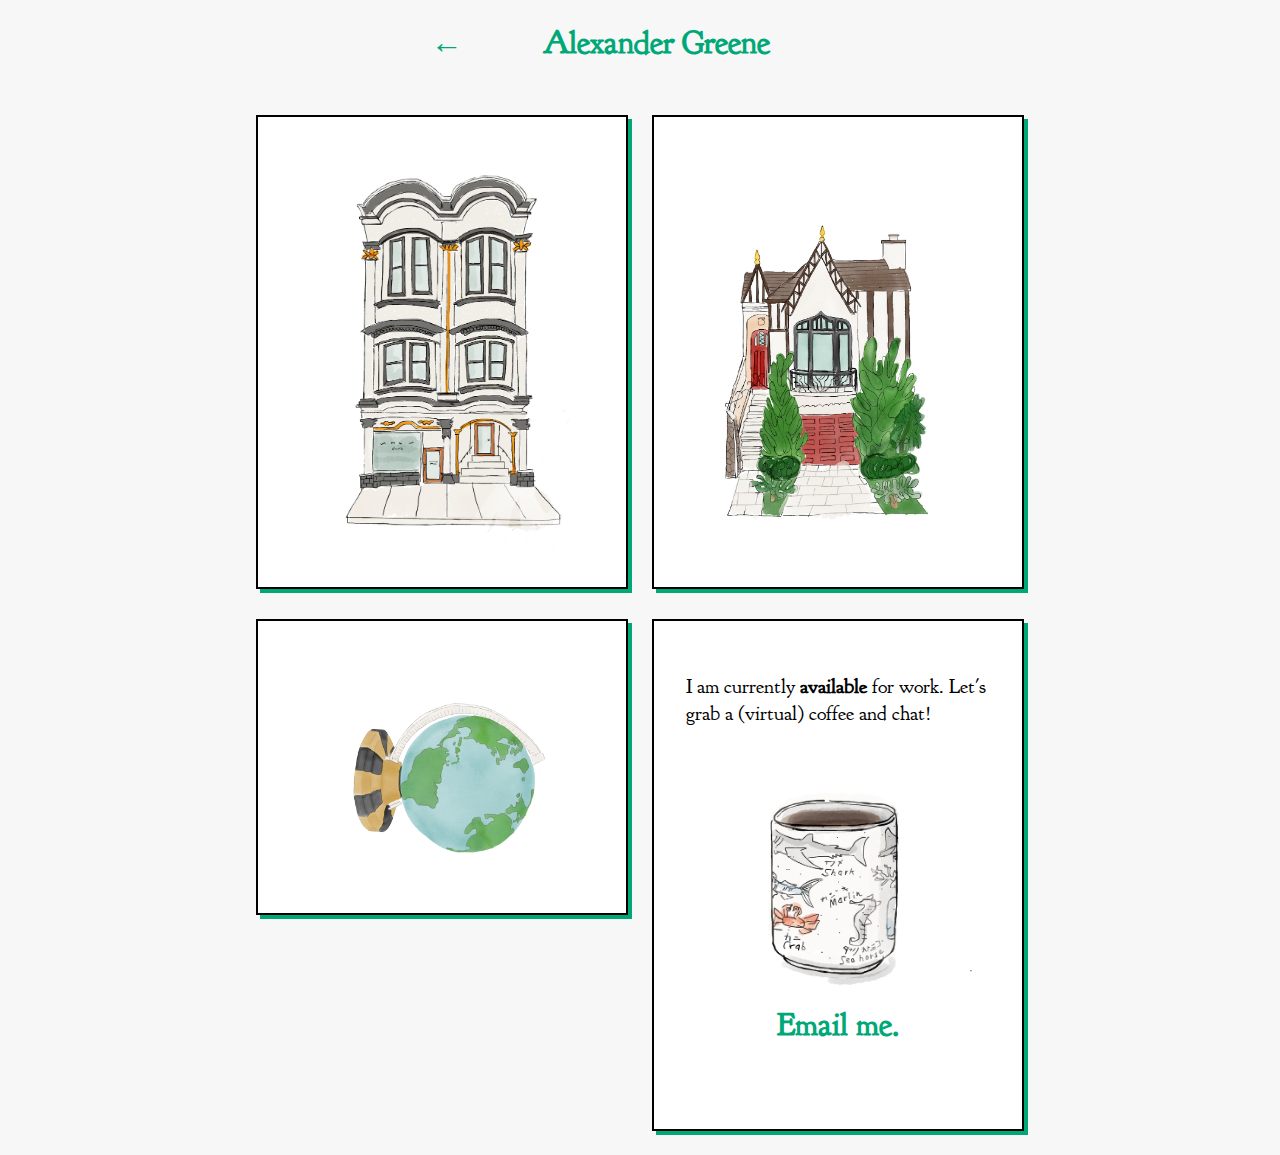
==== illustrations.html @ 4e69e96a "update published" ====
<!doctype html>

<html lang="en">
<head>
	<meta charset="utf-8">

	<title>Illustrations by Alexander Greene</title>
	<meta name="description" content="Illustrations by Alexander Greene">
	<meta name="author" content="Alexander Greene">
	<meta name="keywords" content="hand lettering, illustrations, freelance, lettering, hand drawn">
	<meta name="viewport" content="width=device-width" />

	<link rel="stylesheet" href="style.css">  

	<link rel="icon" sizes="144x144" href="/icon.png">
	<link rel="apple-touch-icon" sizes="180x180" href="/apple-touch-icon.png">
	<link rel="icon" type="image/png" sizes="32x32" href="/favicon-32x32.png">
	<link rel="icon" type="image/png" sizes="16x16" href="/favicon-16x16.png">
	<link rel="manifest" href="/site.webmanifest">
	<link rel="mask-icon" href="/safari-pinned-tab.svg" color="#5bbad5">
	<meta name="msapplication-TileColor" content="#da532c">
	<meta name="theme-color" content="#ffffff">
  
</head>

<body>

	<a href="index.html"><h1 class="alexander">Alexander Greene</h1></a>
	<div class="text-column goudy">

		<p class="drop-cap" style="font-size: 30px;">
		</p>
		
	</div>

	<div class="masonry masonry-big goudy">
		<img src="pics/illustrations/house-1.jpg" style="width:100%" class="item"></img>
		<!-- <img src="pics/illustrations/plant-walls.png" style="width:100%" class="item"></img> -->
		<img src="pics/illustrations/globe.jpg" style="width:100%" class="item"></img>
		<img src="pics/illustrations/house-2.jpg" style="width:100%" class="item"></img>
		<div class="item">
			<p style="text-align: left; font-size: 20px;">I am currently <strong>available</strong> for work. Let's grab a (virtual) coffee and chat!</p> 
			<img class="img-full" alt="My coffee cup." src="pics/coffee.png">
			<a class="toc green center" href="mailto:$$$" 
				onclick="this.href=this.href.replace('$$$','alexgrn7@gmail.com')">
				<h1>Email me.</h1>
			</a>
</div>
	</div>


</body>

</html>
---- style.css ----
@import url('https://fonts.googleapis.com/css?family=Gotu|Open+Sans:400,400i,700,700i&display=swap');
@import url('https://fonts.googleapis.com/css?family=Goudy+Bookletter+1911&display=swap');


html {
     box-sizing: border-box;
}

body {
    margin: auto; 
    background-color: rgb(247, 247, 247);
}

.img-full {
    width: 100%;
    margin: auto;
}
.img-75 {
    width: 75%;
    height: 75%;
    margin: auto;
}
.img-50 {
    width: 50%;
    height: 50%;
    margin: auto;
}

.alexander {
    text-align: center;
    font-family: 'Goudy Bookletter 1911', serif;
    margin-bottom: 50px;
    color: rgb(0, 168, 120);
}

.alexander:before {
    content: "←\2000\2000\2000\2000\2000"
}

.alexander:after {
    content: "󠀠\2000\2000\2000\2000\2000"
}

.orange {
    color: rgb(242, 76, 0);
}
.blue {
    color: rgb(0, 117, 196);
}
.green {
    color: rgb(0, 168, 120);
}
.purple {
    color: rgb(149, 63, 193);
}

.row {
    width: 100%;
    margin: auto;
    display: -ms-flexbox; /* IE10 */
    display: flex;
    -ms-flex-wrap: wrap; /* IE10 */
    flex-wrap: wrap;
}


.center {
    text-align: center;
}

.col {
    width: 100%;
    margin: auto;
    text-align: left;
}

.col-left {
    width: 45%;
    text-align: left;
    margin-left: auto;
    margin-right: 5%;
}

.col-right {
    width: 45%;
    text-align: left;
    margin-right: auto;
    margin-left: 5%;
}

.col-section {
    margin-bottom: 40px;
}

.col-section .header {
    text-align: center;
}

.col-section h2 {

}

.col-section ul {
    list-style-type: none;
    padding: 0;
}

.col-section li {
    font-size: 20px;
    display: flex;
    align-items: baseline;
    margin-bottom: 5px;
}


.col-section li > * {
  padding: 5px;
  margin: 0;
}

.col-section .dots {
  flex: 1;
  overflow: hidden;
}

.col-section .dots:after {
    content: ' .............................................................................................................................................................. ';
}


.toc {
    text-align: center;
    font-family: 'Goudy Bookletter 1911', serif;
}
.toc h2 {
    margin: 0;
}

.toc h1 {
    margin-top: 0;
    margin-bottom: 50px; 
    position: relative;
}

.toc:hover h1:after{
    overflow: hidden;
    display: inline-block;
    vertical-align: bottom;
    -webkit-animation: ellipsis steps(4,end) 2s infinite;      
    animation: ellipsis steps(4,end) 2s infinite;
    content: "...."; /* ascii code for the ellipsis character */
    width: 0px;
}

.toc:hover h1:before{
    overflow: hidden;
    display: inline-block;
    vertical-align: bottom;
    -webkit-animation: ellipsis steps(4,end) 2s infinite;      
    animation: ellipsis steps(4,end) 2s infinite;
    content: "\2008\2008\2008\2008";
    width: 0px;
}


@keyframes ellipsis {
  to {
    width: 32px;    
  }
}

@-webkit-keyframes ellipsis {
  to {
    width: 40px;    
  }
}

.stanley {
    background-color: black;
    font-size: 200px;
    color: rgb(247, 247, 247);
    height: 900;
    width: 75;
    font-family: "Blackberry";
}

hr {
    border: none;
    border-top: 3px double #333;
    color: #333;
    overflow: visible;
    text-align: center;
    height: 5px;
}

hr:after {
    background: rgb(247, 247, 247);
    content: '-';
    padding: 0 4px;
    position: relative;
    top: -13px;
}

a {
    text-decoration: none;
    padding-bottom: 3px;
}

.noclick:hover {
    cursor: progress;
}

.text-column a:hover {
    text-decoration: none;
}

a:hover {
  opacity: .7;
}
a:link {
}
a:visited {
}
a:active {
}

p.drop-cap:first-letter {  
  float: left;
  font-size: 2.5em;
  line-height: 1em;
  padding-top: 4px;
  padding-right: 8px;
  padding-left: 3px;
}


.text-column {
    width:80%;
    max-width: 800px;
    margin-left: auto;
    margin-right: auto;
    text-align: justify;
}

.text-column p {
    font-size: 15px;
    margin-top: 30px;
    margin-bottom: 50px;
}

p {
   font-size: 18px; 
}

.gotu {
    font-family: 'Gotu', sans-serif;
}

.goudy {
    font-family: 'Goudy Bookletter 1911', serif;
}

.tooltip {
  position: relative;
  display: inline-block;
  /*border-bottom: 1px dotted black;*/
}

.tooltip .tooltiptext {
  visibility: hidden;
  width: 200px;
  background-color: #555;
  color: #fff;
  text-align: center;
  border-radius: 6px;
  padding: 5px 0;
  position: absolute;
  z-index: 1;
  bottom: 125%;
  left: 50%;
  margin-left: -60px;
  opacity: 0;
  transition: opacity 0.3s;
}

.tooltip .tooltiptext::after {
  content: "";
  position: absolute;
  top: 100%;
  left: 50%;
  margin-left: -5px;
  border-width: 5px;
  border-style: solid;
  border-color: #555 transparent transparent transparent;
}

.tooltip:hover .tooltiptext {
  visibility: visible;
  opacity: 1;
}

a.spectrum {
    color:rgb(111, 202, 149);
}

a.spectrum:hover {
    text-decoration: none;
    padding-bottom: 0px;
    box-shadow: 0 2px rgb(111, 202, 149);
}

.align-right {
  text-align: right;
}


@media screen and (max-width: 600px) {
    .desk-drawing {
        width: 100%;
    }
    .tooltip .tooltiptext {
        display: none;
    }
    .text-column {
        width:90%;
    }

    .text-column p {
        font-size: 16px;
    }

    .masonry .item {
        border: 0px solid black;
        box-shadow: 0px 0px rgb(0, 168, 120);
    }

    .col-section .dots:after {
        content: '';
    }

    .col-left {
        width: 100%;
        text-align: center;
        margin: auto;
    }

    .col-right {
        width: 100%;
        text-align: center;
        margin: auto;
    }
}

/* GALLERY */

/* Box-sizing reset: //w3bits.com/?p=3225 */

*, *:before, *:after {
  box-sizing: inherit;
}

/* The Masonry Container */
.masonry {
  margin: 1.5em auto;
  max-width: 768px;
  column-gap: 1.5em;
}

/* The Masonry Brick */
.masonry .item {
  background: white;
  padding: 2em;
  margin: 0 0 1.5em;
  border: 2px solid black;
  box-shadow: 4px 4px rgb(0, 168, 120);
}

.masonry .item p {
    padding-bottom: 1em;
}

/* Masonry on large screens */
@media only screen and (min-width: 1024px) {
    .masonry-reg {
        column-count: 3;
    }

    .masonry-big {
        column-count: 2;
    }
}

/* Masonry on medium-sized screens */
@media only screen and (max-width: 1023px) and (min-width: 768px) {
    .masonry-reg {
        column-count: 3;
    }
    .masonry-big {
        column-count: 2;
    }
}

/* Masonry on small screens */
@media only screen and (max-width: 767px) and (min-width: 540px) {
    .masonry-reg {
        column-count: 2;
    }
    .masonry-big {
        column-count: 2;
    }
}

.desk-drawing {
    width: 75%;
    height: 75%;
    margin: auto;
}

.end {
    text-align: center;
    margin-left: auto;
    margin-right: auto;
    margin-bottom: 45px;
}

.coming-soon {
    color: gray;
    font-size: .6em;
}
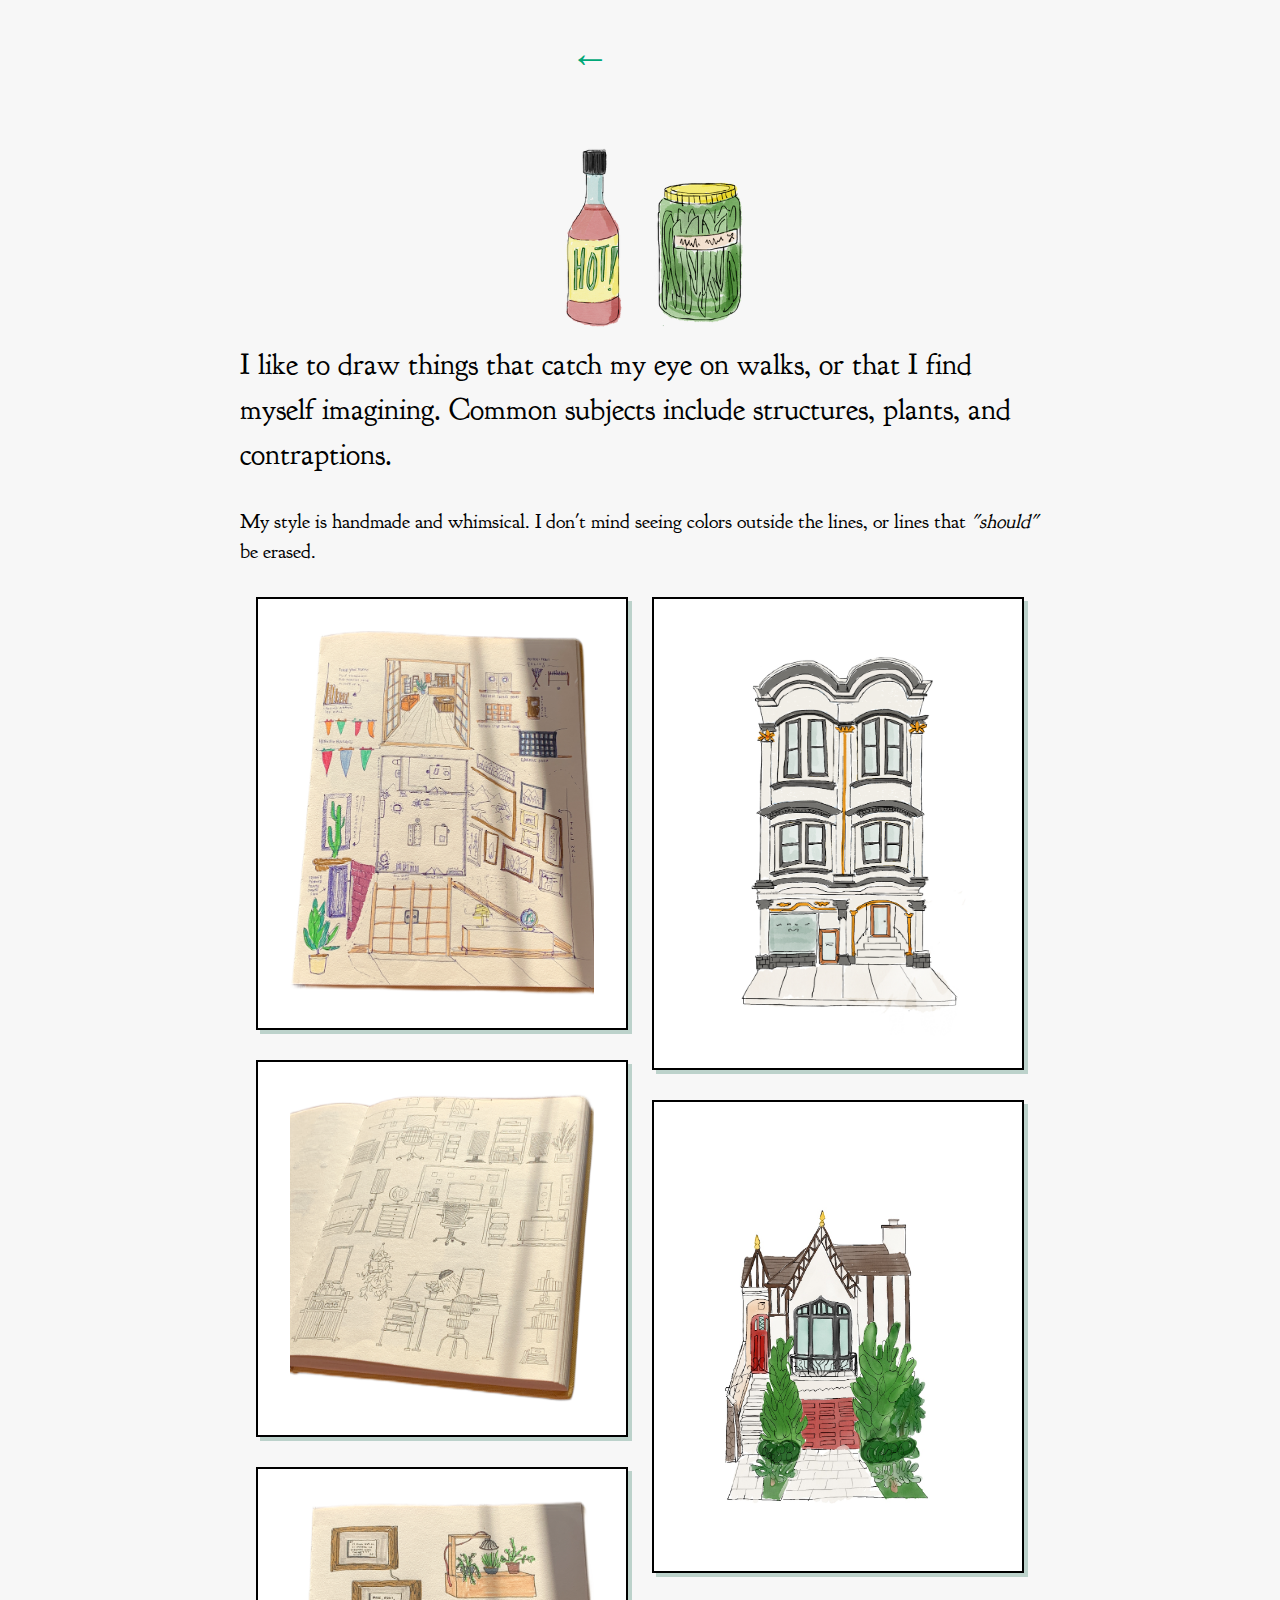
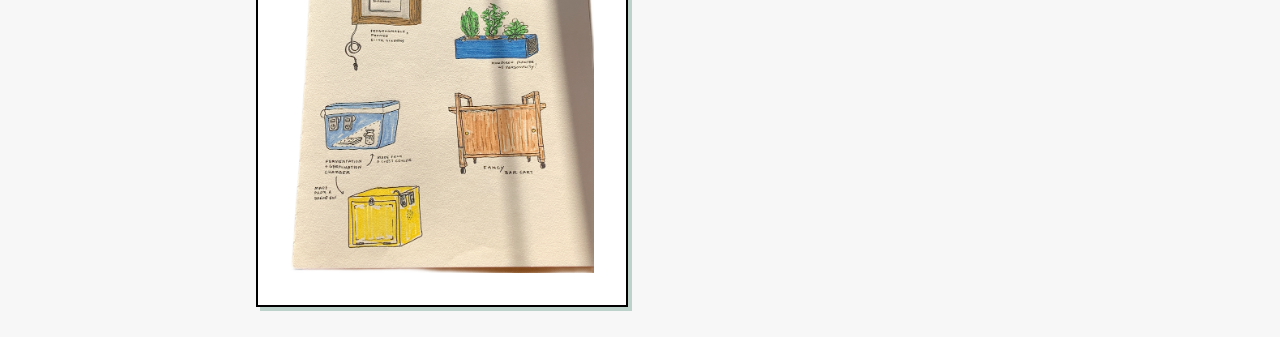
==== commit 80c3f448: "changes" ====
--- a/illustrations.html
+++ b/illustrations.html
@@ -11,7 +11,8 @@
 	<meta name="viewport" content="width=device-width" />
 
 	<link rel="stylesheet" href="style.css">  
-
+	<link rel="stylesheet" href="simplegrid.css">
+	
 	<link rel="icon" sizes="144x144" href="/icon.png">
 	<link rel="apple-touch-icon" sizes="180x180" href="/apple-touch-icon.png">
 	<link rel="icon" type="image/png" sizes="32x32" href="/favicon-32x32.png">
@@ -25,29 +26,22 @@
 
 <body>
 
-	<a href="index.html"><h1 class="alexander">Alexander Greene</h1></a>
+	<a href="index.html"><h1 class="alexander"></h1></a>
+	
 	<div class="text-column goudy">
+		<div class="center"><img class="img-50" alt="Fermented goods" src="pics/hot-sauce.png"></div>
+		<p class="" style="font-size: 30px;">I like to draw things that catch my eye on walks, or that I find myself imagining. Common subjects include structures, plants, and contraptions.</p>
 
-		<p class="drop-cap" style="font-size: 30px;">
-		</p>
-		
+		<p style="font-size: 20px;">My style is handmade and whimsical. I don't mind seeing colors outside the lines, or lines that <i>"should"</i> be erased.</p>
 	</div>
 
 	<div class="masonry masonry-big goudy">
-		<img src="pics/illustrations/house-1.jpg" style="width:100%" class="item"></img>
-		<!-- <img src="pics/illustrations/plant-walls.png" style="width:100%" class="item"></img> -->
-		<img src="pics/illustrations/globe.jpg" style="width:100%" class="item"></img>
-		<img src="pics/illustrations/house-2.jpg" style="width:100%" class="item"></img>
-		<div class="item">
-			<p style="text-align: left; font-size: 20px;">I am currently <strong>available</strong> for work. Let's grab a (virtual) coffee and chat!</p> 
-			<img class="img-full" alt="My coffee cup." src="pics/coffee.png">
-			<a class="toc green center" href="mailto:$$$" 
-				onclick="this.href=this.href.replace('$$$','alexgrn7@gmail.com')">
-				<h1>Email me.</h1>
-			</a>
-</div>
+		<img src="pics/sketches/IMG_9526.PNG" style="width:100%" class="item"></img>
+		<img src="pics/sketches/IMG_9527.PNG" style="width:100%" class="item"></img>
+		<img src="pics/sketches/IMG_9525.PNG" style="width:100%" class="item"></img>
+		<img src="pics/sketches/house-1.jpg" style="width:100%" class="item"></img>
+		<img src="pics/sketches/house-2.jpg" style="width:100%" class="item"></img>
 	</div>
-
 
 </body>
 
--- a/style.css
+++ b/style.css
@@ -1,7 +1,5 @@
-@import url('https://fonts.googleapis.com/css?family=Gotu|Open+Sans:400,400i,700,700i&display=swap');
 @import url('https://fonts.googleapis.com/css?family=Goudy+Bookletter+1911&display=swap');
-
-
+@import url('https://fonts.googleapis.com/css2?family=Lora&display=swap');
 html {
      box-sizing: border-box;
 }
@@ -13,17 +11,26 @@
 
 .img-full {
     width: 100%;
-    margin: auto;
+}
+.img-65 {
+  width: 65%;
+  height: 65%;
 }
 .img-75 {
     width: 75%;
     height: 75%;
-    margin: auto;
 }
 .img-50 {
     width: 50%;
     height: 50%;
-    margin: auto;
+}
+
+.img-portfolio {
+  max-height: 500px;
+  height: 100%;
+  width: auto;
+  margin-right: 35px;
+  box-shadow: 0px 0px 10px color(srgb 0 0 0 / 0.1);
 }
 
 .alexander {
@@ -37,9 +44,9 @@
     content: "←\2000\2000\2000\2000\2000"
 }
 
-.alexander:after {
+/*.alexander:after {
     content: "󠀠\2000\2000\2000\2000\2000"
-}
+}*/
 
 .orange {
     color: rgb(242, 76, 0);
@@ -54,7 +61,7 @@
     color: rgb(149, 63, 193);
 }
 
-.row {
+.my-row {
     width: 100%;
     margin: auto;
     display: -ms-flexbox; /* IE10 */
@@ -125,6 +132,45 @@
 
 .col-section .dots:after {
     content: ' .............................................................................................................................................................. ';
+}
+
+.card {
+  display: flex;
+  //border: 1px solid color(srgb 0 0.757 0.883);
+  border-radius: 10px;
+  padding-top: 10px;
+  padding-bottom: 10px;
+  padding-right: 10px;
+  background: color(srgb 0.827 0.894 0.894 / 0.148);
+  box-shadow: black;
+}
+
+.card-app {
+  width: 20%;
+  height: 20%;
+  transform: rotate(-5deg) translateX(-10px);
+  margin-right: 20px;
+  border-radius: 20px;
+}
+
+.title-app {
+  width: 15%;
+  height: 15%;
+  transform: rotate(-5deg) translateX(-10px);
+  margin-top: 20px;
+  margin-bottom:15px;
+  border-radius: 20px;
+}
+
+.card-symbol {
+  margin-right: 10px;
+  margin-left: 10px;
+  font-size: 2em;
+}
+
+.card-description {
+  margin-top: auto;
+  margin-bottom: auto;
 }
 
 
@@ -206,6 +252,10 @@
     padding-bottom: 3px;
 }
 
+.card-description {
+  color: black;
+}
+
 .noclick:hover {
     cursor: progress;
 }
@@ -239,21 +289,47 @@
     max-width: 800px;
     margin-left: auto;
     margin-right: auto;
-    text-align: justify;
+    /*text-align: justify;*/
 }
 
 .text-column p {
-    font-size: 15px;
-    margin-top: 30px;
-    margin-bottom: 50px;
+    font-size: 1.5em;
+    margin-top: 5px;
+    margin-bottom: 30px;
+    line-height: 150%;
+}
+
+.text-column p .goudy {
+    line-height: 100%;
 }
 
 p {
-   font-size: 18px; 
+   font-size: 1.8em; 
+   margin: 0px;
+}
+
+p.small-p {
+  font-size: 1.3em;
+  margin-top: 5px;
+  margin-bottom: 15px;
+  line-height: 150%;
+}
+
+.text-column h3 {
+  margin: 0px;
+  margin-top: 30px;
+  font-size: 2.25em;
+  font-family: 'Goudy Bookletter 1911', serif;
+}
+
+.text-column h2 {
+  margin-top: 50px;
+  font-size: 1.8em;
+  font-family: 'Goudy Bookletter 1911', serif;
 }
 
 .gotu {
-    font-family: 'Gotu', sans-serif;
+    font-family: 'Lora', serif;
 }
 
 .goudy {
@@ -326,7 +402,7 @@
     }
 
     .text-column p {
-        font-size: 16px;
+        font-size: 1.2em;
     }
 
     .masonry .item {
@@ -372,7 +448,7 @@
   padding: 2em;
   margin: 0 0 1.5em;
   border: 2px solid black;
-  box-shadow: 4px 4px rgb(0, 168, 120);
+  box-shadow: 4px 4px rgb(188, 210, 203);
 }
 
 .masonry .item p {
@@ -428,3 +504,31 @@
     font-size: .6em;
 }
 
+
+/*  */
+
+.bullet-grid {
+  display: flex;
+  flex-wrap: wrap;
+}
+
+.bullet-grid li {
+  list-style: square;
+  margin-right: 30px;
+  margin-bottom: 10px;
+  width: 20%;
+  font-size: 0.9em;
+}
+
+.gallery {
+  display: flex;
+  flex-wrap: nowrap;
+  justify-content: left;
+  overflow-x: auto;
+  padding-bottom: 15px;
+}
+
+.rnd {
+  border-radius: 20px;
+}
+
--- a/simplegrid.css
+++ b/simplegrid.css
@@ -0,0 +1,252 @@
+/**
+*** SIMPLE GRID
+*** (C) ZACH COLE 2016
+**/
+
+/* UNIVERSAL */
+
+html,
+body {
+  height: 100%;
+  width: 100%;
+  margin: 0;
+  padding: 0;
+  left: 0;
+  top: 0;
+  font-size: 100%;
+}
+
+/* ROOT FONT STYLES */
+
+* {
+
+}
+
+/* TYPOGRAPHY */
+
+h1 {
+  font-size: 2.5rem;
+}
+
+h2 {
+  font-size: 2rem;
+}
+
+h3 {
+  font-size: 1.375rem;
+}
+
+h4 {
+  font-size: 1.125rem;
+}
+
+h5 {
+  font-size: 1rem;
+}
+
+h6 {
+  font-size: 0.875rem;
+}
+
+p {
+  font-size: 1.125rem;
+  font-weight: 200;
+  line-height: 1.8;
+}
+
+.font-light {
+  font-weight: 300;
+}
+
+.font-regular {
+  font-weight: 400;
+}
+
+.font-heavy {
+  font-weight: 700;
+}
+
+/* POSITIONING */
+
+.left {
+  text-align: left;
+}
+
+.right {
+  text-align: right;
+}
+
+.center {
+  text-align: center;
+  margin-left: auto;
+  margin-right: auto;
+}
+
+.justify {
+  text-align: justify;
+}
+
+/* ==== GRID SYSTEM ==== */
+
+.container, .wide-container {
+  width: 90%;
+  margin-left: auto;
+  margin-right: auto;
+}
+
+.row {
+  position: relative;
+  width: 100%;
+}
+
+.row [class^="col"] {
+  float: left;
+  margin: 0.5rem 2%;
+  min-height: 0.125rem;
+}
+
+
+.col-1,
+.col-2,
+.col-3,
+.col-4,
+.col-5,
+.col-6,
+.col-7,
+.col-8,
+.col-9,
+.col-10,
+.col-11,
+.col-12 {
+  width: 96%;
+}
+
+.col-1-sm {
+  width: 4.33%;
+}
+
+.col-2-sm {
+  width: 12.66%;
+}
+
+.col-3-sm {
+  width: 21%;
+}
+
+.col-4-sm {
+  width: 29.33%;
+}
+
+.col-5-sm {
+  width: 37.66%;
+}
+
+.col-6-sm {
+  width: 46%;
+}
+
+.col-7-sm {
+  width: 54.33%;
+}
+
+.col-8-sm {
+  width: 62.66%;
+}
+
+.col-9-sm {
+  width: 71%;
+}
+
+.col-10-sm {
+  width: 79.33%;
+}
+
+.col-11-sm {
+  width: 87.66%;
+}
+
+.col-12-sm {
+  width: 96%;
+}
+
+.row::after {
+	content: "";
+	display: table;
+	clear: both;
+}
+
+.hidden-sm {
+  display: none;
+}
+
+@media only screen and (min-width: 33.75em) {  /* 540px */
+  .container, .wide-container {
+	width: 80%;
+  }
+}
+
+@media only screen and (min-width: 45em) {  /* 720px */
+  .col-1 {
+	width: 4.33%;
+  }
+
+  .col-2 {
+	width: 12.66%;
+  }
+
+  .col-3 {
+	width: 21%;
+  }
+
+  .col-4 {
+	width: 29.33%;
+  }
+
+  .col-5 {
+	width: 37.66%;
+  }
+
+  .col-6 {
+	width: 46%;
+  }
+
+  .col-7 {
+	width: 54.33%;
+  }
+
+  .col-8 {
+	width: 62.66%;
+  }
+
+  .col-9 {
+	width: 71%;
+  }
+
+  .col-10 {
+	width: 79.33%;
+  }
+
+  .col-11 {
+	width: 87.66%;
+  }
+
+  .col-12 {
+	width: 96%;
+  }
+
+  .hidden-sm {
+	display: block;
+  }
+}
+
+@media only screen and (min-width: 60em) { /* 960px */
+  .container {
+	  width: 75%;
+	  max-width: 60rem;
+  }
+  
+  .wide-container {
+	width: 85%;
+	max-width: 80rem;
+  }
+}
